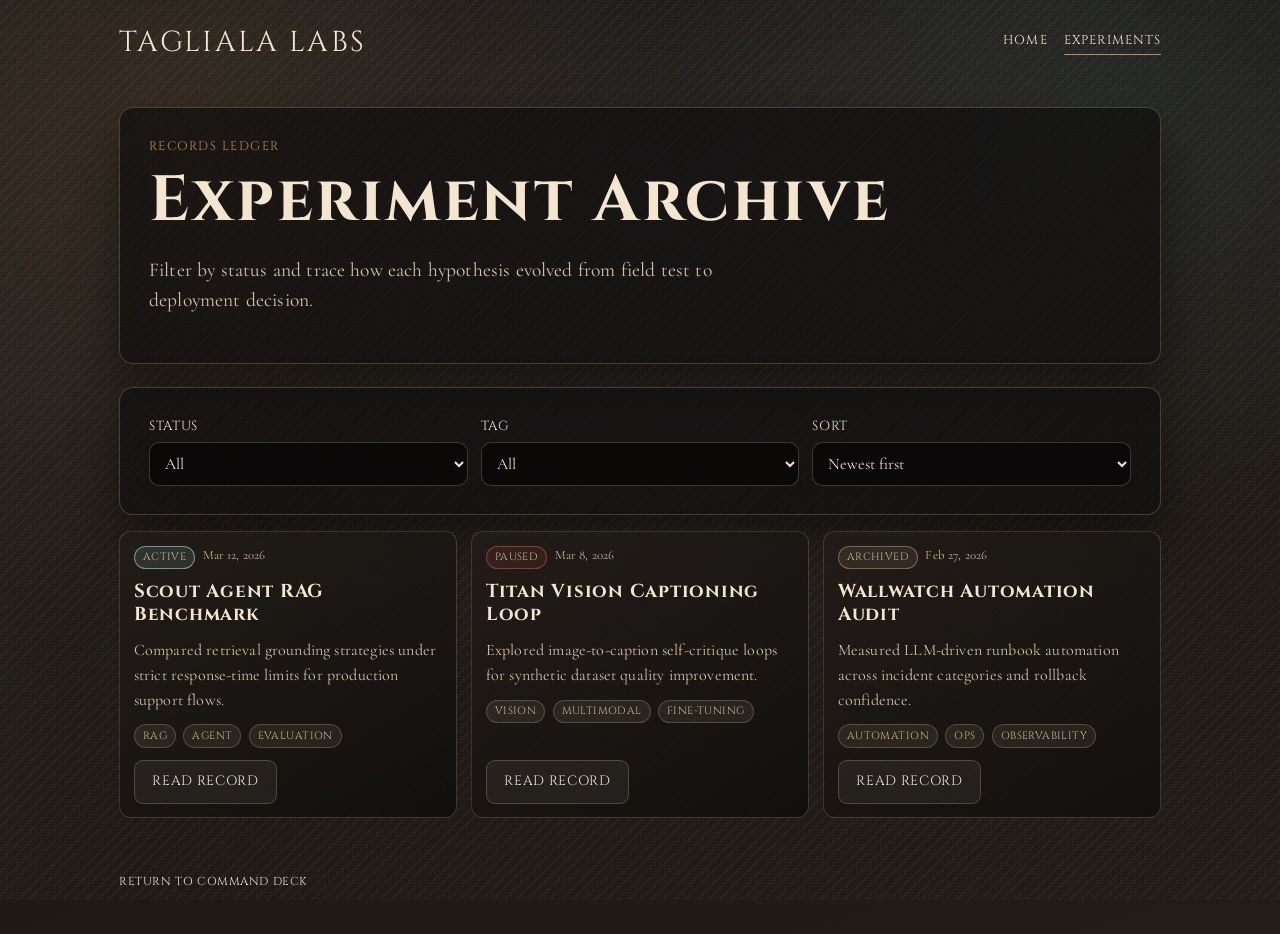
==== experiments/index.html @ e3050e82 "Create cinematic GitHub Pages site for Tagliala Labs" ====
<!DOCTYPE html>
<html lang="en">
<head>
  <meta charset="UTF-8" />
  <meta name="viewport" content="width=device-width, initial-scale=1.0" />
  <title>Experiments | Tagliala Labs</title>
  <meta name="description" content="All published AI experiments from Tagliala Labs." />
  <link rel="preconnect" href="https://fonts.googleapis.com" />
  <link rel="preconnect" href="https://fonts.gstatic.com" crossorigin />
  <link href="https://fonts.googleapis.com/css2?family=Cinzel:wght@500;700;800&family=Cormorant+Garamond:wght@400;600;700&display=swap" rel="stylesheet" />
  <link rel="stylesheet" href="/assets/css/style.css" />
</head>
<body>
  <div class="sky-noise" aria-hidden="true"></div>
  <header class="site-header compact reveal">
    <a class="brand" href="/" aria-label="Tagliala Labs home">
      <span class="brand-text">Tagliala Labs</span>
    </a>
    <nav>
      <a href="/">Home</a>
      <a href="/experiments/" aria-current="page">Experiments</a>
    </nav>
  </header>

  <main class="archive-main">
    <section class="archive-head reveal">
      <p class="eyebrow">Records Ledger</p>
      <h1>Experiment Archive</h1>
      <p class="lead">Filter by status and trace how each hypothesis evolved from field test to deployment decision.</p>
    </section>

    <section class="filters reveal" aria-label="Experiment filters">
      <label>
        Status
        <select id="status-filter">
          <option value="all">All</option>
        </select>
      </label>
      <label>
        Tag
        <select id="tag-filter">
          <option value="all">All</option>
        </select>
      </label>
      <label>
        Sort
        <select id="sort-filter">
          <option value="newest">Newest first</option>
          <option value="oldest">Oldest first</option>
        </select>
      </label>
    </section>

    <section class="reveal">
      <div id="archive-list" class="card-grid"></div>
      <p id="archive-empty" class="empty-state" hidden>No experiments match your filters.</p>
    </section>
  </main>

  <footer class="site-footer reveal">
    <p><a href="/">Return to command deck</a></p>
  </footer>

  <script type="module" src="/assets/js/main.js"></script>
  <script type="module" src="/assets/js/experiments.js"></script>
</body>
</html>
---- assets/css/style.css ----
:root {
  --bg-night: #121010;
  --bg-iron: #24201d;
  --bg-smoke: #36302a;
  --ink-light: #f4e6ce;
  --ink-muted: #d6c2a4;
  --accent-brass: #bb8a52;
  --accent-sky: #9fd8d2;
  --danger: #b44c3b;
  --line: rgba(255, 235, 206, 0.2);
  --panel: rgba(18, 16, 16, 0.76);
  --panel-strong: rgba(10, 9, 9, 0.88);
  --shadow-heavy: 0 22px 50px rgba(0, 0, 0, 0.45);
  --radius: 14px;
  --radius-sm: 9px;
  --max-width: 1080px;
}

* {
  box-sizing: border-box;
}

html,
body {
  margin: 0;
  min-height: 100%;
}

body {
  font-family: "Cormorant Garamond", Georgia, serif;
  color: var(--ink-light);
  background:
    radial-gradient(circle at 12% 14%, rgba(187, 138, 82, 0.16), transparent 35%),
    radial-gradient(circle at 88% 11%, rgba(159, 216, 210, 0.1), transparent 32%),
    linear-gradient(160deg, #0f0d0d 0%, #1b1714 44%, #231d18 100%);
  line-height: 1.55;
  letter-spacing: 0.01em;
}

body::before,
body::after {
  content: "";
  position: fixed;
  inset: 0;
  pointer-events: none;
  z-index: -2;
}

body::before {
  background:
    linear-gradient(110deg, rgba(255, 245, 229, 0.06), transparent 30%),
    repeating-linear-gradient(
      135deg,
      rgba(255, 235, 206, 0.03),
      rgba(255, 235, 206, 0.03) 2px,
      transparent 2px,
      transparent 8px
    );
}

body::after {
  background: radial-gradient(circle at 50% 20%, rgba(255, 255, 255, 0.08), transparent 60%);
  z-index: -1;
}

.sky-noise {
  position: fixed;
  inset: 0;
  pointer-events: none;
  z-index: -1;
  opacity: 0.3;
  background-image:
    radial-gradient(rgba(255, 227, 177, 0.2) 1px, transparent 1px),
    radial-gradient(rgba(32, 31, 30, 0.25) 1px, transparent 1px);
  background-size: 3px 3px, 4px 4px;
  background-position: 0 0, 2px 2px;
  animation: drift 24s linear infinite;
}

a {
  color: var(--ink-light);
  text-decoration: none;
}

a:hover {
  color: #fff0d4;
}

.site-header {
  width: min(100%, var(--max-width));
  margin: 0 auto;
  padding: 1.3rem 1.2rem 0;
  display: flex;
  align-items: center;
  justify-content: space-between;
  gap: 1rem;
}

.site-header nav {
  display: flex;
  gap: 1rem;
  font-family: "Cinzel", "Times New Roman", serif;
  text-transform: uppercase;
  letter-spacing: 0.08em;
  font-size: 0.8rem;
}

.site-header nav a {
  border-bottom: 1px solid transparent;
  padding-bottom: 0.2rem;
}

.site-header nav a:hover,
.site-header nav a[aria-current="page"] {
  border-color: var(--accent-brass);
}

.brand {
  display: inline-flex;
  align-items: center;
  gap: 0.8rem;
}

.brand-text {
  font-family: "Cinzel", "Times New Roman", serif;
  font-size: clamp(1.2rem, 2.8vw, 1.8rem);
  letter-spacing: 0.08em;
  text-transform: uppercase;
}

.crest-mark {
  display: inline-flex;
  align-items: center;
  justify-content: center;
  width: 62px;
  height: 62px;
  position: relative;
}

.crest-core {
  width: 34px;
  height: 34px;
  border-radius: 50%;
  border: 2px solid var(--accent-brass);
  background: radial-gradient(circle at 38% 34%, #cdeff2 0%, #6f8e98 58%, #2a3437 100%);
  box-shadow: inset 0 0 16px rgba(0, 0, 0, 0.55), 0 0 20px rgba(159, 216, 210, 0.24);
  position: relative;
  z-index: 2;
}

.crest-core::after {
  content: "";
  position: absolute;
  left: 7px;
  right: 7px;
  top: 16px;
  height: 2px;
  background: var(--accent-sky);
  box-shadow: 0 0 10px rgba(159, 216, 210, 0.8);
}

.crest-wing {
  position: absolute;
  top: 14px;
  width: 20px;
  height: 30px;
  background: linear-gradient(180deg, #f3e0bf 0%, #9b744e 100%);
  clip-path: polygon(0 0, 100% 40%, 78% 100%, 0 56%);
  opacity: 0.9;
}

.crest-wing-left {
  left: 3px;
  transform: rotate(-20deg);
}

.crest-wing-right {
  right: 3px;
  transform: scaleX(-1) rotate(-20deg);
}

main,
.archive-main,
.detail-main {
  width: min(100%, var(--max-width));
  margin: 0 auto;
  padding: 1.2rem;
}

.hero {
  margin-top: 1.2rem;
  padding: clamp(1.4rem, 4vw, 3rem);
  border: 1px solid var(--line);
  border-radius: var(--radius);
  background: linear-gradient(145deg, rgba(29, 25, 22, 0.94), rgba(16, 14, 13, 0.85));
  box-shadow: var(--shadow-heavy);
  position: relative;
  overflow: hidden;
}

.hero::after {
  content: "";
  position: absolute;
  inset: -30% 20% auto auto;
  width: 260px;
  height: 260px;
  border-radius: 50%;
  background: radial-gradient(circle, rgba(187, 138, 82, 0.24), transparent 70%);
}

.eyebrow {
  margin: 0;
  color: var(--accent-brass);
  font-family: "Cinzel", "Times New Roman", serif;
  text-transform: uppercase;
  letter-spacing: 0.12em;
  font-size: 0.78rem;
}

h1,
h2,
h3,
.card-title {
  margin: 0;
  font-family: "Cinzel", "Times New Roman", serif;
  line-height: 1.2;
  letter-spacing: 0.04em;
}

h1 {
  font-size: clamp(2rem, 7vw, 4rem);
  margin-top: 0.45rem;
}

h2 {
  font-size: clamp(1.4rem, 4vw, 2rem);
}

.lead {
  margin-top: 0.9rem;
  max-width: 68ch;
  color: var(--ink-muted);
  font-size: clamp(1rem, 2.4vw, 1.22rem);
}

.hero-actions {
  margin-top: 1.2rem;
  display: flex;
  gap: 0.8rem;
  flex-wrap: wrap;
}

.btn {
  display: inline-flex;
  align-items: center;
  justify-content: center;
  min-height: 44px;
  padding: 0.65rem 1.1rem;
  border-radius: var(--radius-sm);
  border: 1px solid transparent;
  font-family: "Cinzel", "Times New Roman", serif;
  letter-spacing: 0.05em;
  font-size: 0.85rem;
  text-transform: uppercase;
  transition: transform 220ms ease, background-color 220ms ease, border-color 220ms ease;
}

.btn:hover {
  transform: translateY(-2px);
}

.btn-primary {
  background: linear-gradient(170deg, #cb9a61, #9f6638);
  border-color: #cfac84;
  color: #1d1008;
}

.btn-primary:hover {
  background: linear-gradient(170deg, #d6aa75, #b57c4e);
}

.btn-ghost {
  border-color: var(--line);
  background: rgba(255, 237, 209, 0.06);
}

.panel,
.featured,
.manifesto,
.archive-head,
.filters,
.experiment-detail,
.not-found {
  margin-top: 1.4rem;
  border-radius: var(--radius);
  border: 1px solid var(--line);
  background: var(--panel);
  box-shadow: var(--shadow-heavy);
  padding: clamp(1rem, 2.7vw, 1.8rem);
}

.stat-grid {
  margin-top: 1rem;
  display: grid;
  grid-template-columns: repeat(3, minmax(0, 1fr));
  gap: 0.8rem;
}

.stat-grid article {
  border: 1px solid rgba(255, 234, 204, 0.15);
  background: rgba(17, 15, 14, 0.5);
  border-radius: 10px;
  padding: 0.85rem;
}

.stat-grid h3 {
  color: var(--accent-brass);
  margin-bottom: 0.4rem;
}

.section-head {
  display: flex;
  align-items: baseline;
  justify-content: space-between;
  gap: 0.8rem;
}

.text-link {
  font-family: "Cinzel", "Times New Roman", serif;
  color: var(--accent-sky);
}

.card-grid {
  margin-top: 1rem;
  display: grid;
  grid-template-columns: repeat(3, minmax(0, 1fr));
  gap: 0.9rem;
}

.experiment-card {
  border: 1px solid rgba(255, 238, 210, 0.16);
  border-radius: 12px;
  background: linear-gradient(150deg, rgba(34, 29, 25, 0.86), rgba(16, 14, 13, 0.88));
  display: flex;
  flex-direction: column;
  gap: 0.75rem;
  padding: 0.85rem;
  min-height: 210px;
  transition: transform 220ms ease, border-color 220ms ease;
}

.experiment-card:hover {
  transform: translateY(-4px);
  border-color: rgba(210, 174, 132, 0.7);
}

.meta-line {
  display: flex;
  gap: 0.45rem;
  flex-wrap: wrap;
  font-size: 0.8rem;
  color: #ccb597;
}

.chip {
  border: 1px solid rgba(255, 230, 190, 0.2);
  background: rgba(255, 225, 183, 0.08);
  border-radius: 999px;
  padding: 0.15rem 0.5rem;
  font-family: "Cinzel", "Times New Roman", serif;
  letter-spacing: 0.04em;
  text-transform: uppercase;
  font-size: 0.66rem;
}

.chip.status-active {
  border-color: rgba(159, 216, 210, 0.6);
  background: rgba(159, 216, 210, 0.12);
}

.chip.status-archived {
  border-color: rgba(187, 138, 82, 0.6);
}

.chip.status-paused {
  border-color: rgba(180, 76, 59, 0.65);
  background: rgba(180, 76, 59, 0.13);
}

.experiment-card p {
  margin: 0;
  color: var(--ink-muted);
}

.experiment-card .btn {
  margin-top: auto;
  width: fit-content;
}

.manifesto ol {
  margin: 1rem 0 0;
  padding-left: 1.2rem;
  display: grid;
  gap: 0.45rem;
}

.filters {
  display: grid;
  grid-template-columns: repeat(3, minmax(0, 1fr));
  gap: 0.8rem;
}

label {
  display: grid;
  gap: 0.35rem;
  font-family: "Cinzel", "Times New Roman", serif;
  font-size: 0.82rem;
  letter-spacing: 0.05em;
  text-transform: uppercase;
}

select {
  min-height: 42px;
  border-radius: 10px;
  border: 1px solid var(--line);
  color: var(--ink-light);
  background: var(--panel-strong);
  padding: 0.6rem 0.7rem;
  font-family: "Cormorant Garamond", Georgia, serif;
  font-size: 1rem;
}

.experiment-detail {
  background: linear-gradient(155deg, rgba(34, 30, 27, 0.9), rgba(16, 14, 13, 0.9));
}

.experiment-detail header {
  border-bottom: 1px solid rgba(255, 234, 204, 0.17);
  margin-bottom: 1rem;
  padding-bottom: 0.8rem;
}

.experiment-detail .body {
  font-size: 1.12rem;
  color: #ebd6b6;
}

.experiment-detail .body h2,
.experiment-detail .body h3 {
  margin-top: 1rem;
}

.experiment-detail .body p,
.experiment-detail .body li {
  margin: 0.45rem 0;
}

.experiment-detail .body ul {
  padding-left: 1.2rem;
}

.site-footer {
  width: min(100%, var(--max-width));
  margin: 1.5rem auto 2rem;
  padding: 0 1.2rem;
  color: #ceb79a;
  display: flex;
  align-items: center;
  justify-content: space-between;
  gap: 0.8rem;
  flex-wrap: wrap;
  font-family: "Cinzel", "Times New Roman", serif;
  text-transform: uppercase;
  letter-spacing: 0.05em;
  font-size: 0.72rem;
}

.empty-state {
  margin-top: 1rem;
  border: 1px dashed rgba(255, 236, 209, 0.3);
  border-radius: 10px;
  background: rgba(16, 14, 13, 0.5);
  padding: 0.9rem;
  color: var(--ink-muted);
}

.not-found {
  width: min(100% - 2rem, 620px);
  margin: 8vh auto;
  text-align: center;
}

.not-found h1 {
  font-size: clamp(3.2rem, 18vw, 8rem);
}

.reveal {
  opacity: 0;
  transform: translateY(14px);
  transition: opacity 650ms ease, transform 650ms ease;
}

.reveal.is-visible {
  opacity: 1;
  transform: translateY(0);
}

@keyframes drift {
  from {
    transform: translate3d(0, 0, 0);
  }
  to {
    transform: translate3d(-14px, -12px, 0);
  }
}

@media (max-width: 900px) {
  .card-grid,
  .stat-grid {
    grid-template-columns: repeat(2, minmax(0, 1fr));
  }
}

@media (max-width: 700px) {
  .site-header {
    flex-direction: column;
    align-items: flex-start;
    gap: 0.65rem;
  }

  .card-grid,
  .stat-grid,
  .filters {
    grid-template-columns: 1fr;
  }

  .hero-actions {
    width: 100%;
  }

  .btn {
    width: 100%;
  }
}

@media (prefers-reduced-motion: reduce) {
  *,
  *::before,
  *::after {
    animation: none !important;
    transition: none !important;
    scroll-behavior: auto !important;
  }

  .reveal {
    opacity: 1;
    transform: none;
  }
}
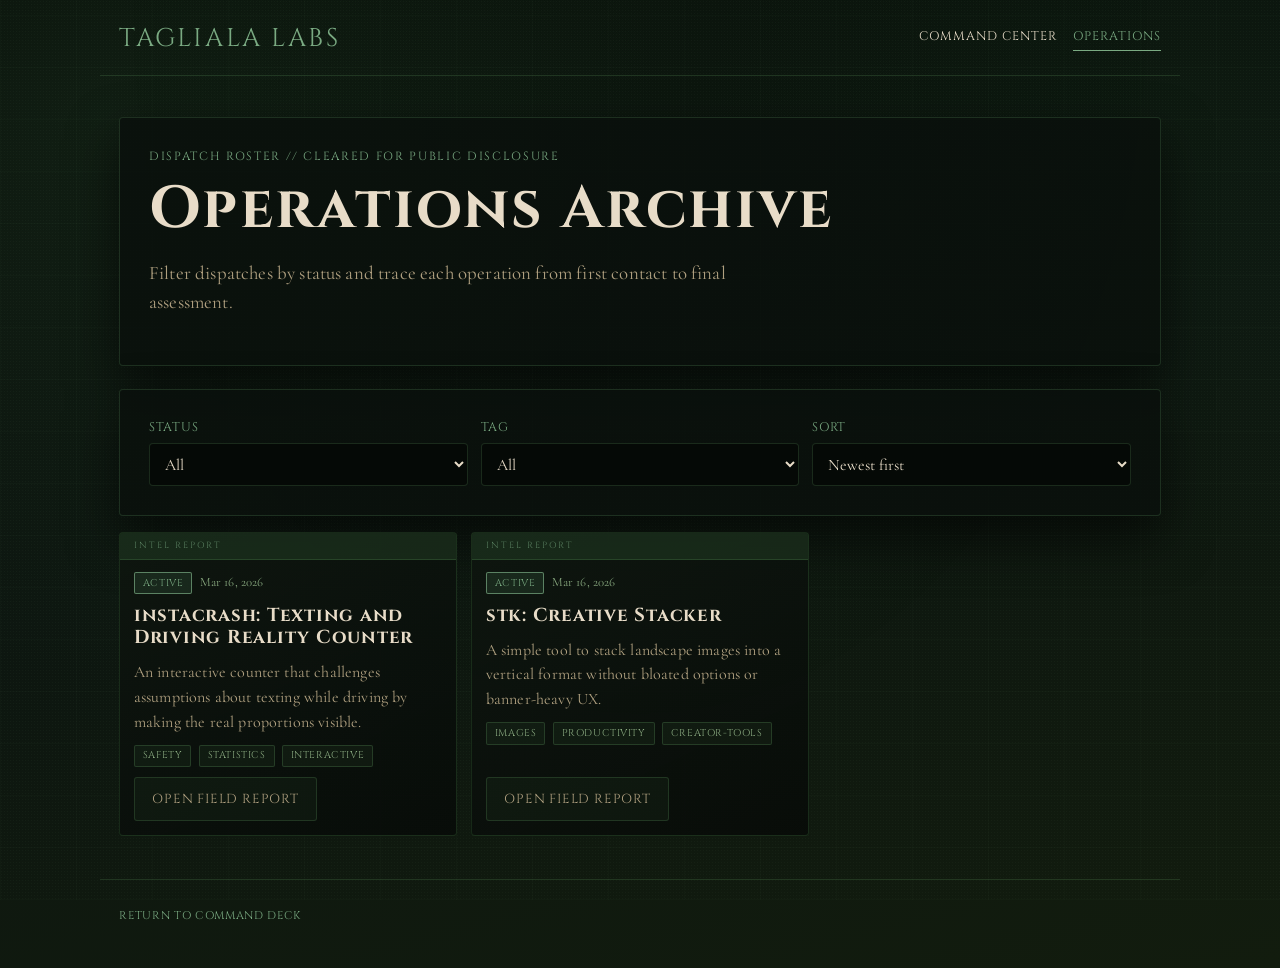
==== commit 5ab0d237: "Full Attack on Titan redesign: military-green theme, Wings of Freedom mark, AoT terminology, remove " ====
--- a/experiments/index.html
+++ b/experiments/index.html
@@ -11,25 +11,25 @@
   <link rel="stylesheet" href="/assets/css/style.css" />
 </head>
 <body>
-  <div class="sky-noise" aria-hidden="true"></div>
+  <div class="wall-texture" aria-hidden="true"></div>
   <header class="site-header compact reveal">
     <a class="brand" href="/" aria-label="Tagliala Labs home">
       <span class="brand-text">Tagliala Labs</span>
     </a>
     <nav>
-      <a href="/">Home</a>
-      <a href="/experiments/" aria-current="page">Experiments</a>
+      <a href="/">Command Center</a>
+      <a href="/experiments/" aria-current="page">Operations</a>
     </nav>
   </header>
 
   <main class="archive-main">
     <section class="archive-head reveal">
-      <p class="eyebrow">Records Ledger</p>
-      <h1>Experiment Archive</h1>
-      <p class="lead">Filter by status and trace how each hypothesis evolved from field test to deployment decision.</p>
+      <p class="eyebrow">Dispatch Roster // Cleared for Public Disclosure</p>
+      <h1>Operations Archive</h1>
+      <p class="lead">Filter dispatches by status and trace each operation from first contact to final assessment.</p>
     </section>
 
-    <section class="filters reveal" aria-label="Experiment filters">
+    <section class="filters reveal" aria-label="Operation filters">
       <label>
         Status
         <select id="status-filter">
@@ -53,7 +53,7 @@
 
     <section class="reveal">
       <div id="archive-list" class="card-grid"></div>
-      <p id="archive-empty" class="empty-state" hidden>No experiments match your filters.</p>
+      <p id="archive-empty" class="empty-state" hidden>No operations match these parameters.</p>
     </section>
   </main>
 
--- a/assets/css/style.css
+++ b/assets/css/style.css
@@ -1,18 +1,20 @@
 :root {
-  --bg-night: #121010;
-  --bg-iron: #24201d;
-  --bg-smoke: #36302a;
-  --ink-light: #f4e6ce;
-  --ink-muted: #d6c2a4;
-  --accent-brass: #bb8a52;
-  --accent-sky: #9fd8d2;
-  --danger: #b44c3b;
-  --line: rgba(255, 235, 206, 0.2);
-  --panel: rgba(18, 16, 16, 0.76);
-  --panel-strong: rgba(10, 9, 9, 0.88);
-  --shadow-heavy: 0 22px 50px rgba(0, 0, 0, 0.45);
-  --radius: 14px;
-  --radius-sm: 9px;
+  --bg-night: #080d0a;
+  --bg-iron: #101812;
+  --bg-smoke: #192416;
+  --ink-light: #e8dcc8;
+  --ink-muted: #b0a080;
+  --accent-corps: #4d7a55;
+  --accent-corps-light: #7aaa82;
+  --accent-teal: #6ab0a0;
+  --accent-gold: #c4a84f;
+  --danger: #8b1a1a;
+  --line: rgba(100, 160, 100, 0.22);
+  --panel: rgba(10, 16, 12, 0.84);
+  --panel-strong: rgba(6, 10, 7, 0.93);
+  --shadow-heavy: 0 22px 50px rgba(0, 0, 0, 0.58);
+  --radius: 4px;
+  --radius-sm: 3px;
   --max-width: 1080px;
 }
 
@@ -30,51 +32,58 @@
   font-family: "Cormorant Garamond", Georgia, serif;
   color: var(--ink-light);
   background:
-    radial-gradient(circle at 12% 14%, rgba(187, 138, 82, 0.16), transparent 35%),
-    radial-gradient(circle at 88% 11%, rgba(159, 216, 210, 0.1), transparent 32%),
-    linear-gradient(160deg, #0f0d0d 0%, #1b1714 44%, #231d18 100%);
+    radial-gradient(circle at 8% 12%, rgba(50, 90, 55, 0.22), transparent 38%),
+    radial-gradient(circle at 92% 10%, rgba(30, 65, 35, 0.16), transparent 32%),
+    linear-gradient(165deg, #060b07 0%, #0d1610 48%, #121c0e 100%);
   line-height: 1.55;
   letter-spacing: 0.01em;
 }
 
-body::before,
+/* Stone wall grid overlay */
+body::before {
+  content: "";
+  position: fixed;
+  inset: 0;
+  pointer-events: none;
+  z-index: -2;
+  background:
+    repeating-linear-gradient(
+      0deg,
+      rgba(150, 200, 150, 0.022) 0px,
+      rgba(150, 200, 150, 0.022) 1px,
+      transparent 1px,
+      transparent 52px
+    ),
+    repeating-linear-gradient(
+      90deg,
+      rgba(150, 200, 150, 0.022) 0px,
+      rgba(150, 200, 150, 0.022) 1px,
+      transparent 1px,
+      transparent 76px
+    );
+}
+
 body::after {
   content: "";
   position: fixed;
   inset: 0;
   pointer-events: none;
-  z-index: -2;
-}
-
-body::before {
-  background:
-    linear-gradient(110deg, rgba(255, 245, 229, 0.06), transparent 30%),
-    repeating-linear-gradient(
-      135deg,
-      rgba(255, 235, 206, 0.03),
-      rgba(255, 235, 206, 0.03) 2px,
-      transparent 2px,
-      transparent 8px
-    );
-}
-
-body::after {
-  background: radial-gradient(circle at 50% 20%, rgba(255, 255, 255, 0.08), transparent 60%);
   z-index: -1;
-}
-
-.sky-noise {
+  background: radial-gradient(ellipse at 50% 0%, rgba(80, 140, 80, 0.06), transparent 58%);
+}
+
+.wall-texture {
   position: fixed;
   inset: 0;
   pointer-events: none;
   z-index: -1;
-  opacity: 0.3;
+  opacity: 0.16;
   background-image:
-    radial-gradient(rgba(255, 227, 177, 0.2) 1px, transparent 1px),
-    radial-gradient(rgba(32, 31, 30, 0.25) 1px, transparent 1px);
-  background-size: 3px 3px, 4px 4px;
+    radial-gradient(rgba(160, 210, 160, 0.25) 1px, transparent 1px),
+    radial-gradient(rgba(20, 30, 20, 0.3) 1px, transparent 1px);
+  background-size: 3px 3px, 5px 5px;
   background-position: 0 0, 2px 2px;
-  animation: drift 24s linear infinite;
+  animation: drift 30s linear infinite;
 }
 
 a {
@@ -83,17 +92,18 @@
 }
 
 a:hover {
-  color: #fff0d4;
+  color: #e0f5e8;
 }
 
 .site-header {
   width: min(100%, var(--max-width));
   margin: 0 auto;
-  padding: 1.3rem 1.2rem 0;
+  padding: 1.2rem 1.2rem 1rem;
   display: flex;
   align-items: center;
   justify-content: space-between;
   gap: 1rem;
+  border-bottom: 1px solid var(--line);
 }
 
 .site-header nav {
@@ -102,81 +112,79 @@
   font-family: "Cinzel", "Times New Roman", serif;
   text-transform: uppercase;
   letter-spacing: 0.08em;
-  font-size: 0.8rem;
+  font-size: 0.78rem;
 }
 
 .site-header nav a {
   border-bottom: 1px solid transparent;
   padding-bottom: 0.2rem;
+  transition: color 160ms ease, border-color 160ms ease;
 }
 
 .site-header nav a:hover,
 .site-header nav a[aria-current="page"] {
-  border-color: var(--accent-brass);
+  border-color: var(--accent-corps-light);
+  color: var(--accent-corps-light);
 }
 
 .brand {
   display: inline-flex;
   align-items: center;
-  gap: 0.8rem;
+  gap: 0.9rem;
 }
 
 .brand-text {
   font-family: "Cinzel", "Times New Roman", serif;
-  font-size: clamp(1.2rem, 2.8vw, 1.8rem);
-  letter-spacing: 0.08em;
-  text-transform: uppercase;
-}
-
-.crest-mark {
+  font-size: clamp(1.1rem, 2.6vw, 1.6rem);
+  letter-spacing: 0.1em;
+  text-transform: uppercase;
+  color: var(--accent-corps-light);
+}
+
+/* ── Survey Corps Wings of Freedom mark ── */
+.wings-mark {
   display: inline-flex;
   align-items: center;
+  gap: 5px;
+  width: 88px;
+  height: 42px;
+  flex-shrink: 0;
+}
+
+.w-side {
+  display: flex;
+  flex-direction: column;
   justify-content: center;
-  width: 62px;
-  height: 62px;
-  position: relative;
-}
-
-.crest-core {
-  width: 34px;
-  height: 34px;
-  border-radius: 50%;
-  border: 2px solid var(--accent-brass);
-  background: radial-gradient(circle at 38% 34%, #cdeff2 0%, #6f8e98 58%, #2a3437 100%);
-  box-shadow: inset 0 0 16px rgba(0, 0, 0, 0.55), 0 0 20px rgba(159, 216, 210, 0.24);
-  position: relative;
-  z-index: 2;
-}
-
-.crest-core::after {
-  content: "";
-  position: absolute;
-  left: 7px;
-  right: 7px;
-  top: 16px;
-  height: 2px;
-  background: var(--accent-sky);
-  box-shadow: 0 0 10px rgba(159, 216, 210, 0.8);
-}
-
-.crest-wing {
-  position: absolute;
-  top: 14px;
-  width: 20px;
-  height: 30px;
-  background: linear-gradient(180deg, #f3e0bf 0%, #9b744e 100%);
-  clip-path: polygon(0 0, 100% 40%, 78% 100%, 0 56%);
-  opacity: 0.9;
-}
-
-.crest-wing-left {
-  left: 3px;
-  transform: rotate(-20deg);
-}
-
-.crest-wing-right {
-  right: 3px;
-  transform: scaleX(-1) rotate(-20deg);
+  gap: 2.5px;
+  flex: 1;
+  align-items: flex-end;
+}
+
+.w-right {
+  align-items: flex-start;
+  transform: scaleX(-1);
+}
+
+.feather {
+  border-radius: 0 0 2px 0;
+  background: linear-gradient(to right, var(--accent-corps-light), rgba(106, 176, 160, 0.25));
+  height: 3px;
+  transform-origin: right center;
+}
+
+.f1 { width: 64%; transform: rotate(-28deg) translateY(-4px); }
+.f2 { width: 78%; transform: rotate(-14deg) translateY(-1.5px); }
+.f3 { width: 86%; transform: rotate(-2deg); }
+.f4 { width: 78%; transform: rotate(10deg) translateY(1.5px); }
+.f5 { width: 62%; transform: rotate(24deg) translateY(3.5px); }
+
+.wings-body {
+  width: 11px;
+  height: 28px;
+  background: linear-gradient(180deg, var(--accent-teal), var(--accent-corps));
+  clip-path: polygon(20% 0%, 80% 0%, 100% 50%, 80% 100%, 20% 100%, 0% 50%);
+  flex-shrink: 0;
+  box-shadow: 0 0 14px rgba(106, 176, 160, 0.35);
 }
 
 main,
@@ -187,34 +195,49 @@
   padding: 1.2rem;
 }
 
+/* ── Hero ── */
 .hero {
-  margin-top: 1.2rem;
-  padding: clamp(1.4rem, 4vw, 3rem);
+  margin-top: 1.4rem;
+  padding: clamp(1.4rem, 4vw, 2.8rem);
   border: 1px solid var(--line);
+  border-left: 3px solid var(--accent-corps);
   border-radius: var(--radius);
-  background: linear-gradient(145deg, rgba(29, 25, 22, 0.94), rgba(16, 14, 13, 0.85));
-  box-shadow: var(--shadow-heavy);
+  background: linear-gradient(145deg, rgba(14, 22, 15, 0.95), rgba(8, 12, 9, 0.9));
+  box-shadow: var(--shadow-heavy), inset 0 0 60px rgba(0, 0, 0, 0.28);
   position: relative;
   overflow: hidden;
+}
+
+.hero::before {
+  content: "CLEARED FOR PUBLIC DISCLOSURE";
+  position: absolute;
+  bottom: 1rem;
+  right: 1.2rem;
+  font-family: "Cinzel", "Times New Roman", serif;
+  font-size: 0.58rem;
+  letter-spacing: 0.16em;
+  color: var(--accent-corps);
+  opacity: 0.4;
+  text-transform: uppercase;
 }
 
 .hero::after {
   content: "";
   position: absolute;
-  inset: -30% 20% auto auto;
-  width: 260px;
-  height: 260px;
+  inset: -20% 15% auto auto;
+  width: 240px;
+  height: 240px;
   border-radius: 50%;
-  background: radial-gradient(circle, rgba(187, 138, 82, 0.24), transparent 70%);
+  background: radial-gradient(circle, rgba(77, 122, 85, 0.16), transparent 70%);
 }
 
 .eyebrow {
   margin: 0;
-  color: var(--accent-brass);
-  font-family: "Cinzel", "Times New Roman", serif;
-  text-transform: uppercase;
-  letter-spacing: 0.12em;
-  font-size: 0.78rem;
+  color: var(--accent-corps-light);
+  font-family: "Cinzel", "Times New Roman", serif;
+  text-transform: uppercase;
+  letter-spacing: 0.14em;
+  font-size: 0.74rem;
 }
 
 h1,
@@ -228,23 +251,23 @@
 }
 
 h1 {
-  font-size: clamp(2rem, 7vw, 4rem);
-  margin-top: 0.45rem;
+  font-size: clamp(1.9rem, 6.5vw, 3.7rem);
+  margin-top: 0.5rem;
 }
 
 h2 {
-  font-size: clamp(1.4rem, 4vw, 2rem);
+  font-size: clamp(1.3rem, 3.8vw, 1.9rem);
 }
 
 .lead {
   margin-top: 0.9rem;
   max-width: 68ch;
   color: var(--ink-muted);
-  font-size: clamp(1rem, 2.4vw, 1.22rem);
+  font-size: clamp(1rem, 2.3vw, 1.18rem);
 }
 
 .hero-actions {
-  margin-top: 1.2rem;
+  margin-top: 1.3rem;
   display: flex;
   gap: 0.8rem;
   flex-wrap: wrap;
@@ -259,8 +282,8 @@
   border-radius: var(--radius-sm);
   border: 1px solid transparent;
   font-family: "Cinzel", "Times New Roman", serif;
-  letter-spacing: 0.05em;
-  font-size: 0.85rem;
+  letter-spacing: 0.06em;
+  font-size: 0.82rem;
   text-transform: uppercase;
   transition: transform 220ms ease, background-color 220ms ease, border-color 220ms ease;
 }
@@ -270,20 +293,27 @@
 }
 
 .btn-primary {
-  background: linear-gradient(170deg, #cb9a61, #9f6638);
-  border-color: #cfac84;
-  color: #1d1008;
+  background: linear-gradient(170deg, #5c8a65, #3a5e42);
+  border-color: #7aaa82;
+  color: #d4f0da;
 }
 
 .btn-primary:hover {
-  background: linear-gradient(170deg, #d6aa75, #b57c4e);
+  background: linear-gradient(170deg, #6e9e78, #4a7055);
 }
 
 .btn-ghost {
   border-color: var(--line);
-  background: rgba(255, 237, 209, 0.06);
-}
-
+  background: rgba(80, 140, 80, 0.08);
+  color: var(--ink-muted);
+}
+
+.btn-ghost:hover {
+  border-color: rgba(100, 160, 100, 0.5);
+  color: var(--ink-light);
+}
+
+/* ── Panels ── */
 .panel,
 .featured,
 .manifesto,
@@ -307,14 +337,15 @@
 }
 
 .stat-grid article {
-  border: 1px solid rgba(255, 234, 204, 0.15);
-  background: rgba(17, 15, 14, 0.5);
-  border-radius: 10px;
+  border: 1px solid rgba(80, 140, 80, 0.2);
+  border-top: 2px solid var(--accent-corps);
+  background: rgba(10, 18, 11, 0.5);
+  border-radius: var(--radius);
   padding: 0.85rem;
 }
 
 .stat-grid h3 {
-  color: var(--accent-brass);
+  color: var(--accent-corps-light);
   margin-bottom: 0.4rem;
 }
 
@@ -327,9 +358,19 @@
 
 .text-link {
   font-family: "Cinzel", "Times New Roman", serif;
-  color: var(--accent-sky);
-}
-
+  color: var(--accent-teal);
+  letter-spacing: 0.06em;
+  font-size: 0.78rem;
+  text-transform: uppercase;
+  border-bottom: 1px solid transparent;
+}
+
+.text-link:hover {
+  border-color: var(--accent-teal);
+  color: var(--accent-teal);
+}
+
+/* ── Experiment cards ── */
 .card-grid {
   margin-top: 1rem;
   display: grid;
@@ -338,20 +379,45 @@
 }
 
 .experiment-card {
-  border: 1px solid rgba(255, 238, 210, 0.16);
-  border-radius: 12px;
-  background: linear-gradient(150deg, rgba(34, 29, 25, 0.86), rgba(16, 14, 13, 0.88));
+  border: 1px solid rgba(80, 140, 80, 0.22);
+  border-radius: var(--radius);
+  background: linear-gradient(155deg, rgba(14, 22, 15, 0.92), rgba(8, 12, 9, 0.94));
   display: flex;
   flex-direction: column;
-  gap: 0.75rem;
-  padding: 0.85rem;
-  min-height: 210px;
-  transition: transform 220ms ease, border-color 220ms ease;
+  padding: 0;
+  min-height: 220px;
+  overflow: hidden;
+  transition: transform 220ms ease, border-color 220ms ease, box-shadow 220ms ease;
 }
 
 .experiment-card:hover {
   transform: translateY(-4px);
-  border-color: rgba(210, 174, 132, 0.7);
+  border-color: rgba(122, 170, 130, 0.7);
+  box-shadow: 0 12px 32px rgba(0, 0, 0, 0.52), 0 0 0 1px rgba(80, 140, 80, 0.2);
+}
+
+.card-stamp {
+  font-family: "Cinzel", "Times New Roman", serif;
+  font-size: 0.56rem;
+  letter-spacing: 0.22em;
+  color: rgba(122, 170, 130, 0.65);
+  background: rgba(50, 90, 55, 0.3);
+  border-bottom: 1px solid rgba(80, 140, 80, 0.28);
+  padding: 0.38rem 0.85rem;
+  text-transform: uppercase;
+}
+
+.card-content {
+  padding: 0.75rem 0.85rem 0.85rem;
+  display: flex;
+  flex-direction: column;
+  gap: 0.65rem;
+  flex: 1;
+}
+
+.experiment-card .btn {
+  margin-top: auto;
+  width: fit-content;
 }
 
 .meta-line {
@@ -359,51 +425,63 @@
   gap: 0.45rem;
   flex-wrap: wrap;
   font-size: 0.8rem;
-  color: #ccb597;
+  color: #8aaa80;
+  align-items: center;
 }
 
 .chip {
-  border: 1px solid rgba(255, 230, 190, 0.2);
-  background: rgba(255, 225, 183, 0.08);
-  border-radius: 999px;
+  border: 1px solid rgba(100, 160, 100, 0.25);
+  background: rgba(80, 130, 80, 0.1);
+  border-radius: 2px;
   padding: 0.15rem 0.5rem;
   font-family: "Cinzel", "Times New Roman", serif;
-  letter-spacing: 0.04em;
-  text-transform: uppercase;
-  font-size: 0.66rem;
+  letter-spacing: 0.06em;
+  text-transform: uppercase;
+  font-size: 0.62rem;
 }
 
 .chip.status-active {
-  border-color: rgba(159, 216, 210, 0.6);
-  background: rgba(159, 216, 210, 0.12);
+  border-color: rgba(122, 170, 130, 0.7);
+  background: rgba(77, 122, 85, 0.2);
+  color: var(--accent-corps-light);
 }
 
 .chip.status-archived {
-  border-color: rgba(187, 138, 82, 0.6);
+  border-color: rgba(196, 168, 79, 0.6);
+  background: rgba(196, 168, 79, 0.1);
+  color: var(--accent-gold);
 }
 
 .chip.status-paused {
-  border-color: rgba(180, 76, 59, 0.65);
-  background: rgba(180, 76, 59, 0.13);
+  border-color: rgba(139, 26, 26, 0.7);
+  background: rgba(139, 26, 26, 0.15);
+  color: #c47474;
 }
 
 .experiment-card p {
   margin: 0;
   color: var(--ink-muted);
-}
-
-.experiment-card .btn {
-  margin-top: auto;
-  width: fit-content;
+  font-size: 1rem;
+}
+
+/* ── Manifesto / Oath ── */
+.manifesto {
+  border-left: 3px solid var(--accent-corps);
 }
 
 .manifesto ol {
   margin: 1rem 0 0;
-  padding-left: 1.2rem;
+  padding-left: 1.4rem;
   display: grid;
-  gap: 0.45rem;
-}
-
+  gap: 0.55rem;
+  color: var(--ink-muted);
+}
+
+.manifesto li {
+  padding-left: 0.3rem;
+}
+
+/* ── Filters ── */
 .filters {
   display: grid;
   grid-template-columns: repeat(3, minmax(0, 1fr));
@@ -414,14 +492,15 @@
   display: grid;
   gap: 0.35rem;
   font-family: "Cinzel", "Times New Roman", serif;
-  font-size: 0.82rem;
-  letter-spacing: 0.05em;
-  text-transform: uppercase;
+  font-size: 0.78rem;
+  letter-spacing: 0.06em;
+  text-transform: uppercase;
+  color: var(--accent-corps-light);
 }
 
 select {
   min-height: 42px;
-  border-radius: 10px;
+  border-radius: var(--radius);
   border: 1px solid var(--line);
   color: var(--ink-light);
   background: var(--panel-strong);
@@ -430,40 +509,45 @@
   font-size: 1rem;
 }
 
+/* ── Detail page ── */
 .experiment-detail {
-  background: linear-gradient(155deg, rgba(34, 30, 27, 0.9), rgba(16, 14, 13, 0.9));
+  background: linear-gradient(155deg, rgba(14, 22, 15, 0.93), rgba(8, 12, 9, 0.93));
+  border-left: 3px solid var(--accent-corps);
 }
 
 .experiment-detail header {
-  border-bottom: 1px solid rgba(255, 234, 204, 0.17);
+  border-bottom: 1px solid rgba(80, 140, 80, 0.2);
   margin-bottom: 1rem;
   padding-bottom: 0.8rem;
 }
 
 .experiment-detail .body {
   font-size: 1.12rem;
-  color: #ebd6b6;
+  color: #c8d8b8;
 }
 
 .experiment-detail .body h2,
 .experiment-detail .body h3 {
-  margin-top: 1rem;
+  margin-top: 1.2rem;
+  color: var(--accent-corps-light);
 }
 
 .experiment-detail .body p,
 .experiment-detail .body li {
-  margin: 0.45rem 0;
+  margin: 0.5rem 0;
 }
 
 .experiment-detail .body ul {
   padding-left: 1.2rem;
 }
 
+/* ── Footer ── */
 .site-footer {
   width: min(100%, var(--max-width));
   margin: 1.5rem auto 2rem;
-  padding: 0 1.2rem;
-  color: #ceb79a;
+  padding: 1rem 1.2rem 0;
+  border-top: 1px solid var(--line);
+  color: #607050;
   display: flex;
   align-items: center;
   justify-content: space-between;
@@ -471,19 +555,27 @@
   flex-wrap: wrap;
   font-family: "Cinzel", "Times New Roman", serif;
   text-transform: uppercase;
-  letter-spacing: 0.05em;
-  font-size: 0.72rem;
+  letter-spacing: 0.06em;
+  font-size: 0.7rem;
+}
+
+.site-footer a {
+  color: var(--accent-corps-light);
 }
 
 .empty-state {
   margin-top: 1rem;
-  border: 1px dashed rgba(255, 236, 209, 0.3);
-  border-radius: 10px;
-  background: rgba(16, 14, 13, 0.5);
+  border: 1px dashed rgba(80, 140, 80, 0.3);
+  border-radius: var(--radius);
+  background: rgba(8, 14, 9, 0.5);
   padding: 0.9rem;
   color: var(--ink-muted);
-}
-
+  font-family: "Cinzel", "Times New Roman", serif;
+  font-size: 0.85rem;
+  letter-spacing: 0.04em;
+}
+
+/* ── 404 ── */
 .not-found {
   width: min(100% - 2rem, 620px);
   margin: 8vh auto;
@@ -492,8 +584,11 @@
 
 .not-found h1 {
   font-size: clamp(3.2rem, 18vw, 8rem);
-}
-
+  color: var(--danger);
+  text-shadow: 0 0 40px rgba(139, 26, 26, 0.5);
+}
+
+/* ── Reveal animation ── */
 .reveal {
   opacity: 0;
   transform: translateY(14px);
@@ -506,14 +601,11 @@
 }
 
 @keyframes drift {
-  from {
-    transform: translate3d(0, 0, 0);
-  }
-  to {
-    transform: translate3d(-14px, -12px, 0);
-  }
-}
-
+  from { transform: translate3d(0, 0, 0); }
+  to   { transform: translate3d(-14px, -12px, 0); }
+}
+
+/* ── Responsive ── */
 @media (max-width: 900px) {
   .card-grid,
   .stat-grid {
